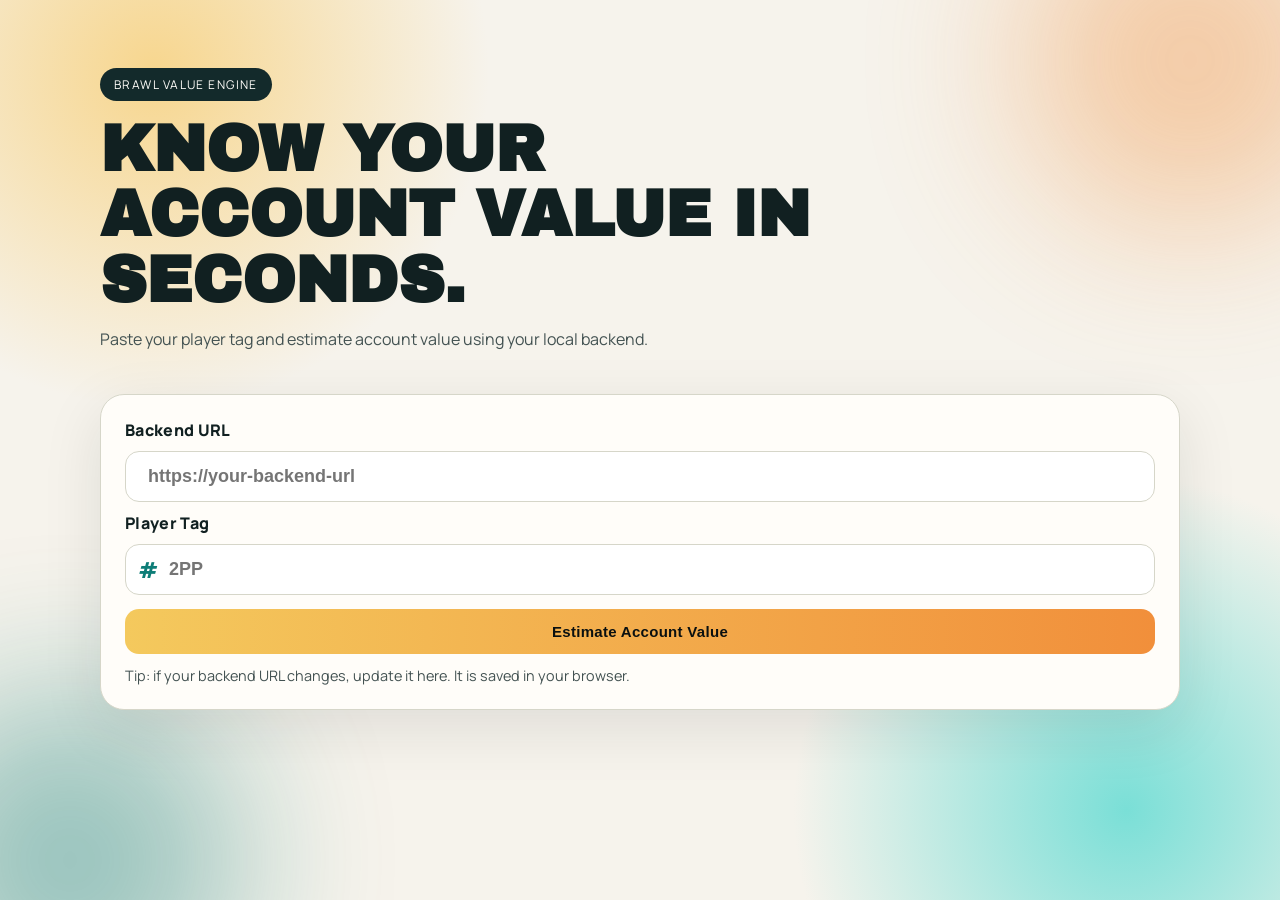
==== netlify-frontend/index.html @ 8e7c720c "Add Netlify frontend and local backend API mode with CORS" ====
<!doctype html>
<html lang="en">
  <head>
    <meta charset="UTF-8" />
    <meta name="viewport" content="width=device-width, initial-scale=1.0" />
    <title>Brawl Account Value Estimator</title>
    <link rel="preconnect" href="https://fonts.googleapis.com" />
    <link rel="preconnect" href="https://fonts.gstatic.com" crossorigin />
    <link
      href="https://fonts.googleapis.com/css2?family=Archivo+Black&family=Manrope:wght@400;600;700;800&display=swap"
      rel="stylesheet"
    />
    <link rel="stylesheet" href="./styles.css" />
  </head>
  <body>
    <div class="bg-shape shape-a"></div>
    <div class="bg-shape shape-b"></div>

    <main class="layout">
      <section class="hero">
        <p class="badge">BRAWL VALUE ENGINE</p>
        <h1>Know your account value in seconds.</h1>
        <p class="subtitle">
          Paste your player tag and estimate account value using your local backend.
        </p>
      </section>

      <section class="card">
        <form id="estimate-form" class="form">
          <label for="backendUrl">Backend URL</label>
          <div class="input-row">
            <input
              id="backendUrl"
              name="backendUrl"
              type="url"
              placeholder="https://your-backend-url"
              required
            />
          </div>

          <label for="tag">Player Tag</label>
          <div class="input-row">
            <span>#</span>
            <input id="tag" name="tag" type="text" placeholder="2PP" required />
          </div>

          <button type="submit">Estimate Account Value</button>
        </form>

        <p class="hint">Tip: if your backend URL changes, update it here. It is saved in your browser.</p>

        <div id="error" class="error hidden"></div>

        <section id="result" class="result hidden">
          <div class="result-header">
            <h2 id="playerName"></h2>
            <p id="playerTag"></p>
          </div>

          <div class="value-panel">
            <p class="value-label">Estimated Value</p>
            <p id="valueMain" class="value-main"></p>
            <p id="valueRange" class="value-range"></p>
          </div>

          <div class="stats-grid">
            <article>
              <p>Trophies</p>
              <strong id="statTrophies"></strong>
            </article>
            <article>
              <p>Brawlers</p>
              <strong id="statBrawlers"></strong>
            </article>
            <article>
              <p>Avg Power</p>
              <strong id="statAvg"></strong>
            </article>
            <article>
              <p>Account Progress Score</p>
              <strong id="statProgress"></strong>
            </article>
          </div>
        </section>
      </section>
    </main>

    <script src="./main.js"></script>
  </body>
</html>
---- netlify-frontend/styles.css ----
:root {
  --bg: #f6f3ec;
  --ink: #112021;
  --muted: #435252;
  --card: #fffdf9;
  --line: #d6d6c9;
  --teal: #0d7d77;
  --orange: #f18f3b;
  --sun: #f4c95d;
}

* {
  box-sizing: border-box;
}

body {
  margin: 0;
  font-family: "Manrope", sans-serif;
  background: radial-gradient(circle at 12% 8%, #f7d68e 0%, transparent 24%),
    radial-gradient(circle at 88% 90%, #7adfd7 0%, transparent 24%),
    var(--bg);
  color: var(--ink);
  min-height: 100vh;
  overflow-x: hidden;
}

.bg-shape {
  position: fixed;
  width: 340px;
  height: 340px;
  border-radius: 999px;
  filter: blur(80px);
  opacity: 0.4;
  z-index: 0;
  pointer-events: none;
}

.shape-a {
  top: -110px;
  right: -80px;
  background: var(--orange);
}

.shape-b {
  bottom: -130px;
  left: -100px;
  background: var(--teal);
}

.layout {
  position: relative;
  z-index: 1;
  width: min(1080px, 92vw);
  margin: 0 auto;
  padding: 56px 0 44px;
  display: grid;
  gap: 26px;
}

.hero {
  max-width: 760px;
}

.badge {
  display: inline-flex;
  padding: 8px 14px;
  border-radius: 999px;
  background: #132a2b;
  color: #fefdf9;
  font-size: 12px;
  letter-spacing: 0.12em;
  margin-bottom: 16px;
}

.hero h1 {
  margin: 0;
  font-family: "Archivo Black", sans-serif;
  font-size: clamp(2rem, 5vw, 4.2rem);
  line-height: 1.02;
  text-transform: uppercase;
}

.subtitle {
  margin-top: 14px;
  color: var(--muted);
  max-width: 70ch;
  line-height: 1.6;
}

.card {
  background: var(--card);
  border: 1px solid var(--line);
  border-radius: 24px;
  padding: 24px;
  box-shadow: 0 18px 60px rgba(17, 32, 33, 0.1);
}

.form {
  display: grid;
  gap: 10px;
}

.form label {
  font-weight: 800;
  letter-spacing: 0.02em;
}

.input-row {
  display: flex;
  align-items: center;
  border: 1px solid var(--line);
  border-radius: 14px;
  background: #fff;
  padding: 0 12px;
}

.input-row span {
  font-size: 22px;
  font-weight: 800;
  color: var(--teal);
}

.input-row input {
  flex: 1;
  border: none;
  outline: none;
  font-size: 18px;
  padding: 14px 10px;
  font-weight: 700;
  color: #102022;
  background: transparent;
}

button {
  margin-top: 4px;
  border: none;
  border-radius: 14px;
  padding: 14px 18px;
  font-size: 15px;
  font-weight: 800;
  letter-spacing: 0.02em;
  color: #0a1010;
  background: linear-gradient(90deg, var(--sun), var(--orange));
  cursor: pointer;
}

.hint {
  margin: 12px 0 0;
  color: var(--muted);
  font-size: 0.9rem;
}

.error {
  margin-top: 14px;
  border-radius: 12px;
  padding: 10px 12px;
  color: #6c221a;
  background: #ffe2db;
  border: 1px solid #f9b3a1;
  font-weight: 700;
}

.result {
  margin-top: 20px;
  padding-top: 18px;
  border-top: 1px dashed var(--line);
}

.result-header h2 {
  margin: 0;
  font-size: 1.45rem;
}

.result-header p {
  margin: 4px 0 0;
  color: var(--muted);
  font-weight: 700;
}

.value-panel {
  margin-top: 14px;
  border: 1px solid #d7ebea;
  background: linear-gradient(165deg, #e8f6f5, #fff6ec);
  border-radius: 18px;
  padding: 18px;
}

.value-label {
  margin: 0;
  color: var(--muted);
  font-weight: 700;
  text-transform: uppercase;
  letter-spacing: 0.08em;
  font-size: 0.75rem;
}

.value-main {
  margin: 8px 0 2px;
  font-family: "Archivo Black", sans-serif;
  font-size: clamp(1.9rem, 6vw, 3.3rem);
  line-height: 1;
}

.value-range {
  margin: 0;
  color: var(--muted);
  font-weight: 700;
}

.stats-grid {
  margin-top: 14px;
  display: grid;
  gap: 12px;
  grid-template-columns: repeat(2, minmax(0, 1fr));
}

.stats-grid article {
  border: 1px solid var(--line);
  border-radius: 12px;
  padding: 12px;
  background: #fff;
}

.stats-grid p {
  margin: 0;
  color: var(--muted);
  font-size: 0.86rem;
}

.stats-grid strong {
  margin-top: 6px;
  display: block;
  font-size: 1.26rem;
}

.hidden {
  display: none;
}

@media (max-width: 700px) {
  .layout {
    padding-top: 28px;
  }

  .card {
    padding: 16px;
  }

  .stats-grid {
    grid-template-columns: 1fr;
  }
}
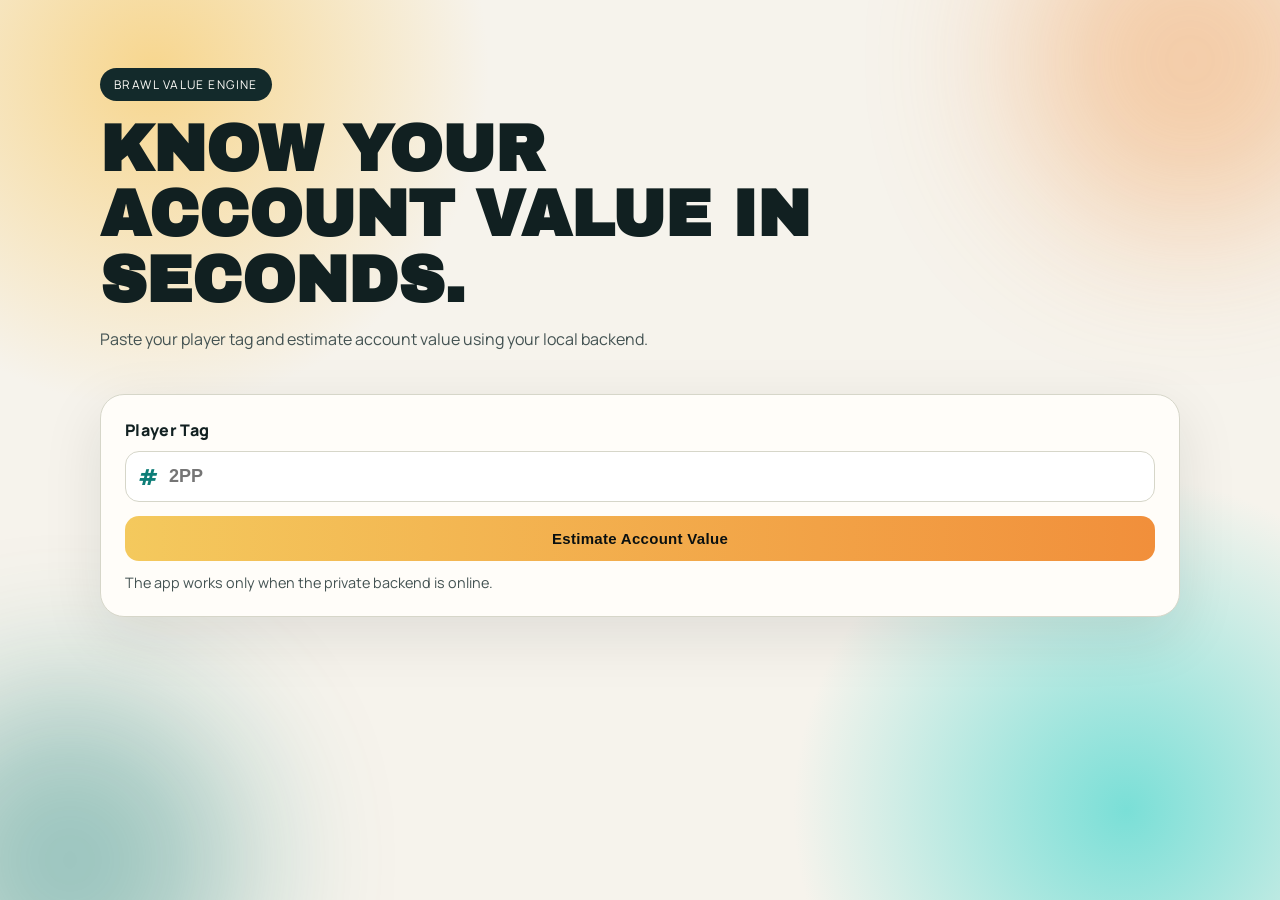
==== commit 274d8adc: "Use owner-fixed backend URL for Netlify frontend" ====
--- a/netlify-frontend/index.html
+++ b/netlify-frontend/index.html
@@ -27,17 +27,6 @@
 
       <section class="card">
         <form id="estimate-form" class="form">
-          <label for="backendUrl">Backend URL</label>
-          <div class="input-row">
-            <input
-              id="backendUrl"
-              name="backendUrl"
-              type="url"
-              placeholder="https://your-backend-url"
-              required
-            />
-          </div>
-
           <label for="tag">Player Tag</label>
           <div class="input-row">
             <span>#</span>
@@ -47,7 +36,7 @@
           <button type="submit">Estimate Account Value</button>
         </form>
 
-        <p class="hint">Tip: if your backend URL changes, update it here. It is saved in your browser.</p>
+        <p class="hint">The app works only when the private backend is online.</p>
 
         <div id="error" class="error hidden"></div>
 
